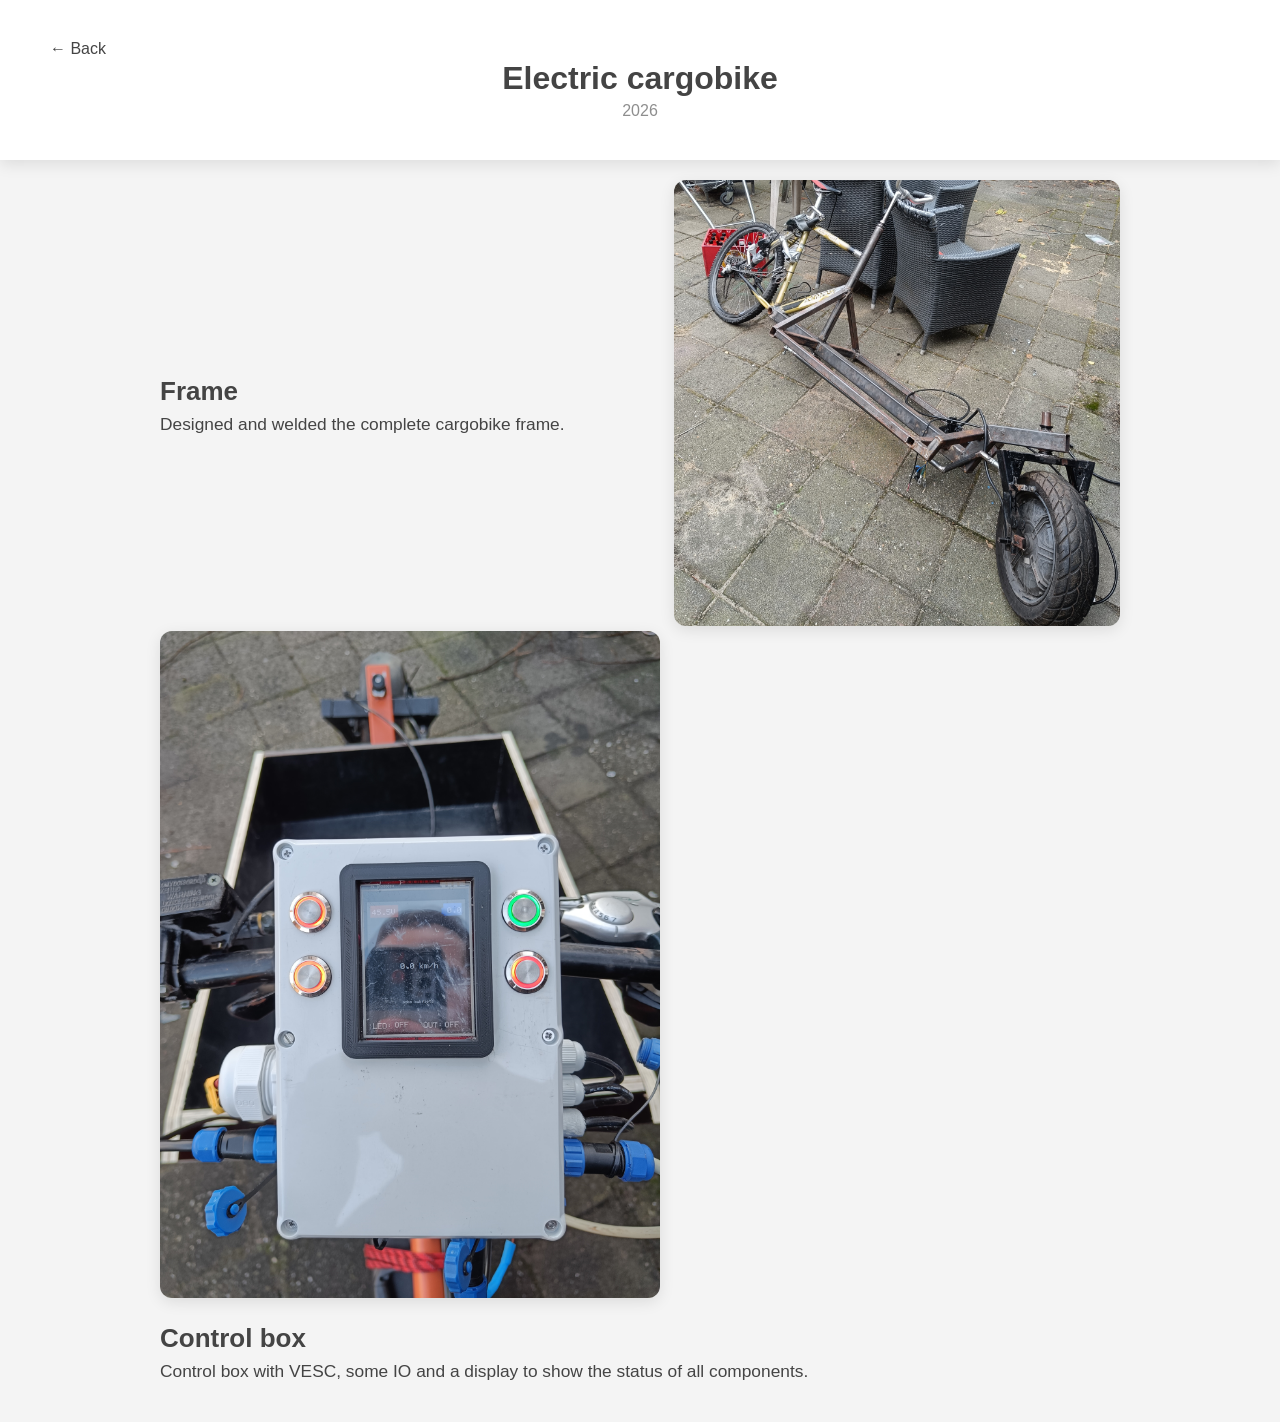
==== Actuation_codesign.html @ a52d8653 "Added project pages to codesign, simple stepper and steeringwheel projects" ====
<!DOCTYPE html>
<html lang="en">

<head>
    <meta charset="UTF-8">
    <meta name="viewport" content="width=device-width, initial-scale=1.0">
    <link rel="stylesheet" href="style.css">
    <title>Co-design actuation topology optimisation</title>
</head>

<body>

    <!-- Banner Section -->
    <div class="banner">
        <div class="banner-content">
            <a href="index.html" class="back-button">&larr; Back</a>
            <h1>Electric cargobike</h1>
            <div class="year">2026</div>
        </div>
    </div>

    <!-- Project Content -->
    <div class="project-container">



        <div class="project-content">

            <div class="text left">
                <h2>Frame</h2>
                Designed and welded the complete cargobike frame.
                <p>

                </p>
            </div>
            <div class="image right">
                <img src="images/Bakfiets/Bare_frame.jpg">
            </div>
        </div>



        <div class="project-content">

            <div class="Text right">
                <h2>Control box</h2>
                Control box with VESC, some IO and a display to show the status of all components.
                <p>

                </p>
            </div>
            <div class="image left">
                <img src="images/Bakfiets/VescDisplay.jpg">
            </div>
        </div>

    </div>



</body>

</html>
---- style.css ----
/* style.css */
* {
    margin: 0;
    padding: 0;
    box-sizing: border-box;
}

p {
    line-height: 1.7em; 
}

.item p{
    line-height: 2em; 
}

body {
    font-family: "Open Sans", sans-serif;
    font-weight: 300;
    font-size: 13pt;
    background-color: #f4f4f4;
    padding: 0 20px 20px 20px;
    color: rgb(68, 68, 68);
}

/* Banner Section for both Index and Project */
.banner {
    background-color: white;
    padding: 40px 20px;
    text-align: center;
    box-shadow: 0 4px 15px rgba(0, 0, 0, 0.1);
    margin-bottom: 10px;
    width: 100vw;
    margin-left: calc(-50vw + 50%);
    margin-top: 0;
    position: static;
    top: 0;
    left: 0;
}

.banner-content {
    max-width: 1200px;
    margin: 0 auto;
    text-align: center;
    position: relative;
    padding-top: 20px;
}

.back-button {
    position: absolute;
    left: 10px;
    top: 0px;
    text-decoration: none;
    font-size: 1rem;
    color: rgb(68, 68, 68);
    font-weight: 300;
}

.banner h1 {
    font-size: 2rem;
    margin-bottom: 5px;
    font-weight: 800;
}

#name {
    font-size: 2.5rem;
}

/* Year Indication on Project Page */
.banner .year {
    font-size: 1rem;
    color: rgb(68, 68, 68);
    opacity: 0.6;
    margin-top: 5px;
}

/* Portfolio Grid Container (Index Page) */
.portfolio-container {
    max-width: 1200px;
    margin: 0 auto;
    padding: 0 20px;
    padding-top: 20px;


}

/* Portfolio Grid (Index Page) */
.portfolio-grid {
    display: flex;
    flex-wrap: wrap;
    gap: 20px;
    justify-items: start;
}

.item {
    background-color: white;
    padding: 20px;
    border-radius: 12px;
    box-shadow: 0 4px 15px rgba(0, 0, 0, 0.1);
    flex: 1 1 calc(33.333% - 20px);
    max-width: calc(33.333% - 20px); /* Prevents it from growing too large */
    min-width: 350px;
    text-align: center;
    transition: all 0.15s ease-in-out;
}


.item:hover {
    transform: translateY(-5px);
    box-shadow: 0 10px 25px rgba(0, 0, 0, 0.15);
}

.item img {
    width: 100%;
    border-radius: 12px;
    margin-bottom: 15px;

    object-fit: cover;
    height: 250px;
    /* Ensures images are cropped to the same height */
}

.item h3 {
    font-size: 1.5rem;
    margin-bottom: 10px;
    font-weight: 800;
    color: rgb(68, 68, 68);
}

.item p {
    text-align: start;
    font-size: 1rem;
    opacity: 0.8;
    font-weight: 300;
}

.item a {
    text-decoration: none;
    color: black;
}

/* Project Container */
.project-container {
    max-width: 1000px;
    margin: 20px auto;
    padding: 0 20px;
}

/* Project Content */
.project-content {
    display: flex;
    flex-wrap: wrap;
    gap: 20px;
    align-items: center;
}

.project-content h2{
    margin-bottom: 7px;
}

/* Text and Image Flex */
.project-content .text {
    flex: 1 1 50%;
    font-weight: 300;

}

.project-content .text.left {
    order: 1
}

.project-content .text.right {
    order: 2
}

.project-content .image {
    flex: 1 1 45%;
}

.project-content img {
    width: 100%;
    max-width: 500px;
    border-radius: 12px;
    box-shadow: 0 4px 15px rgba(0, 0, 0, 0.1);
    object-fit: contain;
    order: 2;
}

.project-content .left {
    order: 1
}

.project-content .right {
    order: 2
}

/* Responsive */
@media screen and (max-width: 768px) {
    .project-content {
        flex-direction: column;
    }

    .project-content .image {
        flex: 1 1 100%;
    }

    .project-content img {
        max-width: 100%;
    }

    .project-content .left {
        order: 3;
    }

    .project-content .right {
        order: 3;
    }

    .portfolio-grid {
        flex-direction: column;
        gap: 15px;
    }

    .item {
        flex: 1 1 100%;
        max-width: 100%;
    }

    body {
        font-family: "Open Sans", sans-serif;
        font-weight: 300;
        font-size: 13pt;
        background-color: #f4f4f4;
        padding: 0;
        color: rgb(68, 68, 68);
    }


}
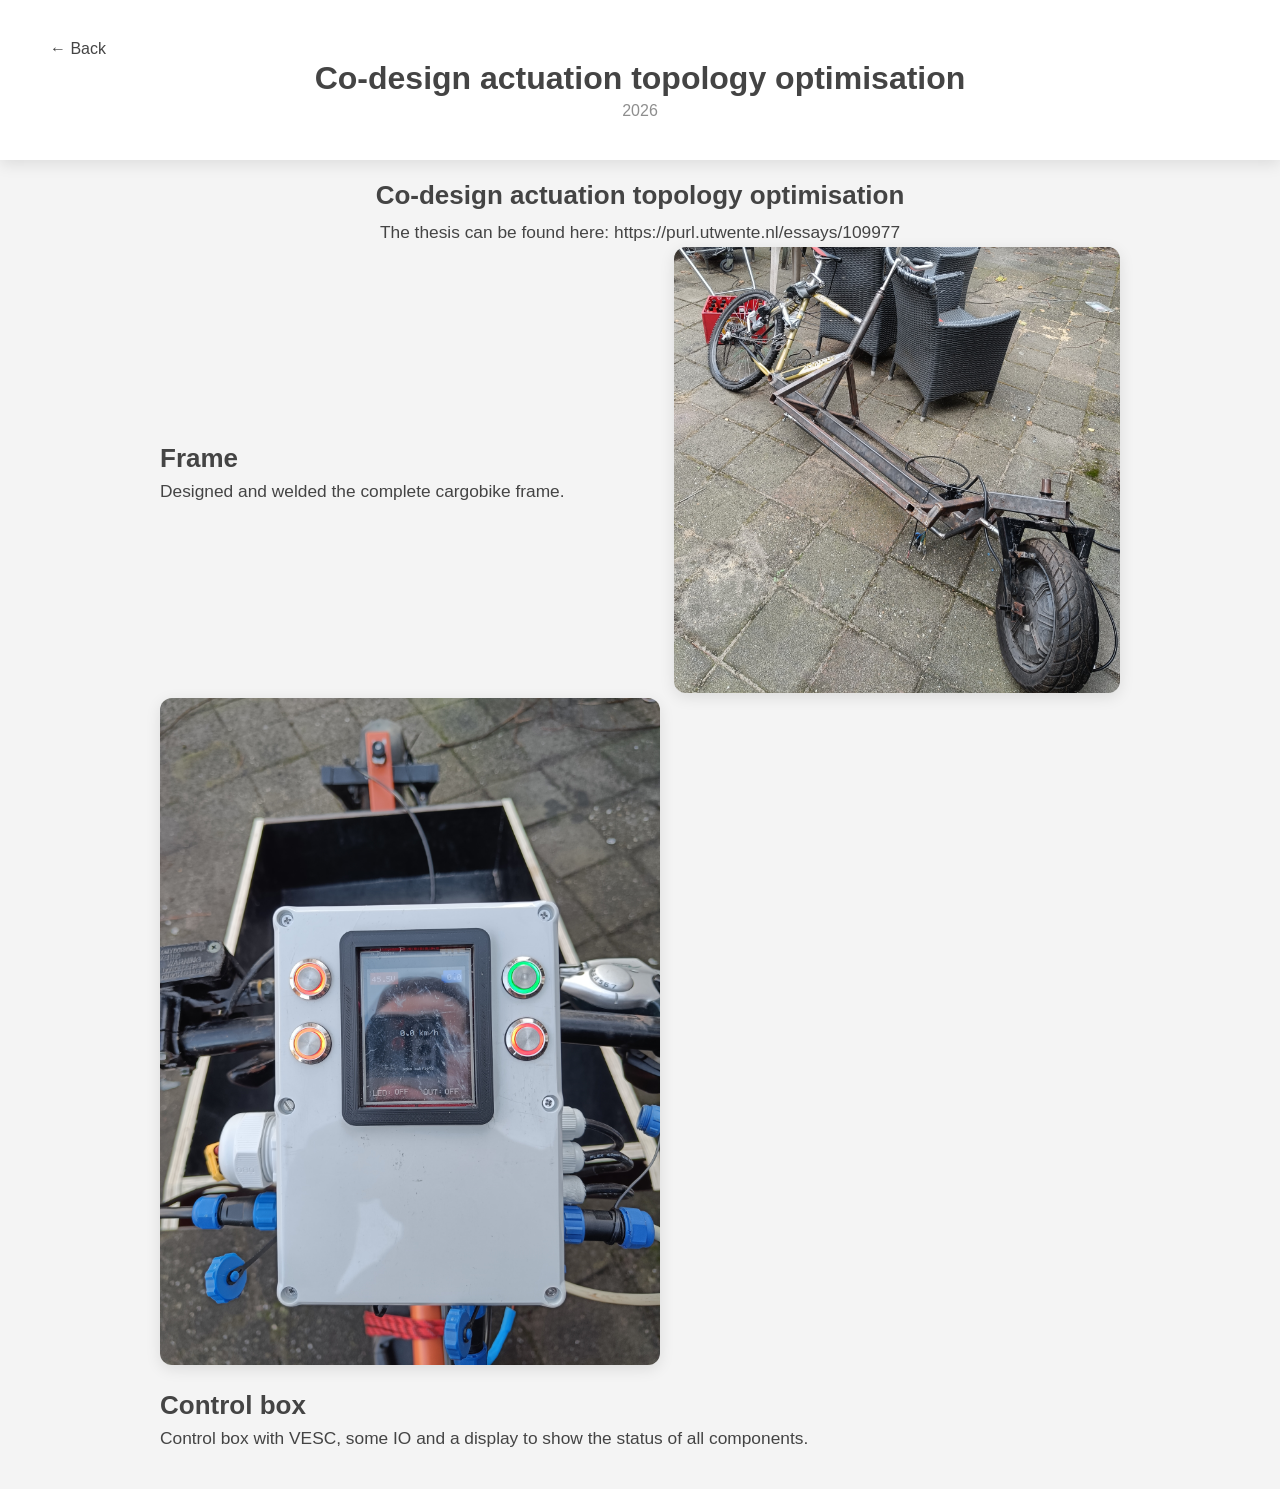
==== commit 5ef73268: "Removed test page and updated introduction of codesign page" ====
--- a/Actuation_codesign.html
+++ b/Actuation_codesign.html
@@ -14,7 +14,7 @@
     <div class="banner">
         <div class="banner-content">
             <a href="index.html" class="back-button">&larr; Back</a>
-            <h1>Electric cargobike</h1>
+            <h1>Co-design actuation topology optimisation</h1>
             <div class="year">2026</div>
         </div>
     </div>
@@ -22,6 +22,13 @@
     <!-- Project Content -->
     <div class="project-container">
 
+
+        <div class="project-content">
+            <div class="text center">
+                <h2>Co-design actuation topology optimisation</h2>
+                <p>The thesis can be found here:  https://purl.utwente.nl/essays/109977</p>
+            </div>
+        </div>
 
 
         <div class="project-content">
--- a/style.css
+++ b/style.css
@@ -172,6 +172,15 @@
     order: 2
 }
 
+.project-content .text.center {
+    flex: none;
+    width: 600px;
+    margin-left: auto;
+    margin-right: auto;
+    text-align: center;
+}
+
+
 .project-content .image {
     flex: 1 1 45%;
 }
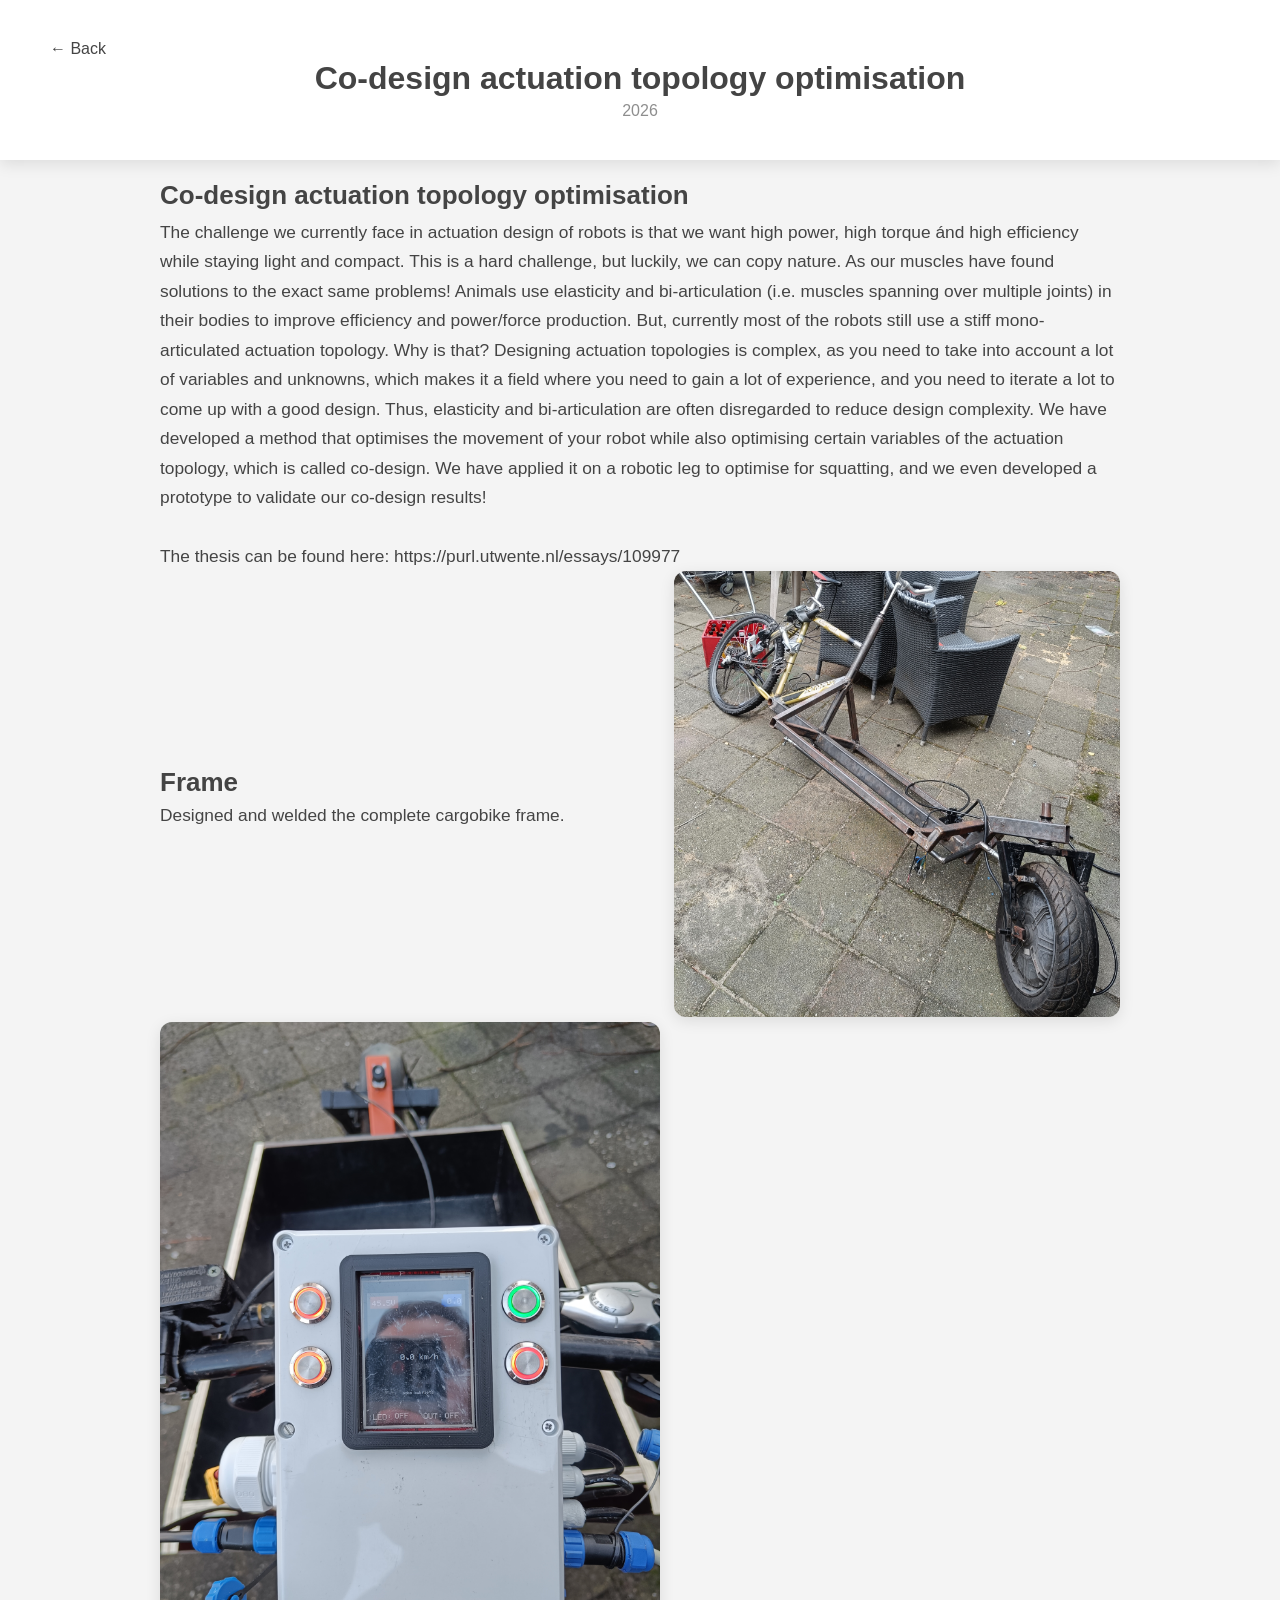
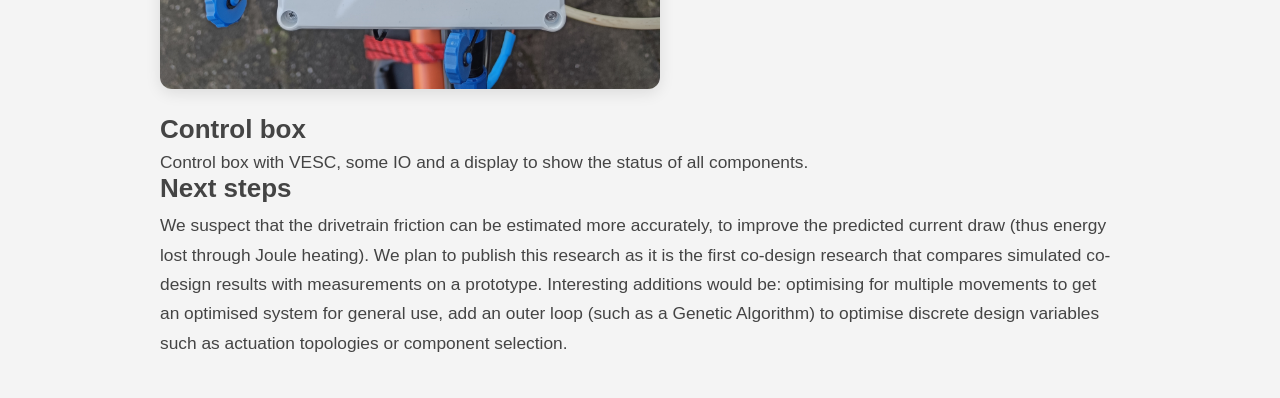
==== commit c6b1485a: "added intro and outro text codesign page" ====
--- a/Actuation_codesign.html
+++ b/Actuation_codesign.html
@@ -24,9 +24,21 @@
 
 
         <div class="project-content">
-            <div class="text center">
+            <div class="text left">
                 <h2>Co-design actuation topology optimisation</h2>
-                <p>The thesis can be found here:  https://purl.utwente.nl/essays/109977</p>
+                <p> The challenge we currently face in actuation design of robots is that we want high power, high torque ánd high efficiency while staying light and compact. 
+                    This is a hard challenge, but luckily, we can copy nature. As our muscles have found solutions to the exact same problems! 
+                    Animals use elasticity and bi-articulation (i.e. muscles spanning over multiple joints) in their bodies to improve efficiency and power/force production.
+                    
+                    But, currently most of the robots still use a stiff mono-articulated actuation topology. Why is that?
+                    Designing actuation topologies is complex, as you need to take into account a lot of variables and unknowns, 
+                    which makes it a field where you need to gain a lot of experience, and you need to iterate a lot to come up with a good design.
+                    Thus, elasticity and bi-articulation are often disregarded to reduce design complexity.
+
+                    We have developed a method that optimises the movement of your robot while also optimising certain variables of the actuation topology, 
+                    which is called co-design. We have applied it on a robotic leg to optimise for squatting, and we even developed a prototype to validate our co-design results!
+                    <br> <br>
+                    The thesis can be found here:  https://purl.utwente.nl/essays/109977</p>
             </div>
         </div>
 
@@ -61,6 +73,18 @@
             </div>
         </div>
 
+        <div class="project-content">
+            <div class="text left">
+                <h2>Next steps</h2>
+                <p>We suspect that the drivetrain friction can be estimated more accurately, to improve the predicted current draw (thus energy lost through Joule heating). 
+                    We plan to publish this research as it is the first co-design research that compares simulated co-design results with measurements on a prototype. 
+                
+                
+                    Interesting additions would be: optimising for multiple movements to get an optimised system for general use, 
+                    add an outer loop (such as a Genetic Algorithm) to optimise discrete design variables such as actuation topologies or component selection.</p>
+            </div>
+        </div>
+
     </div>
 
 
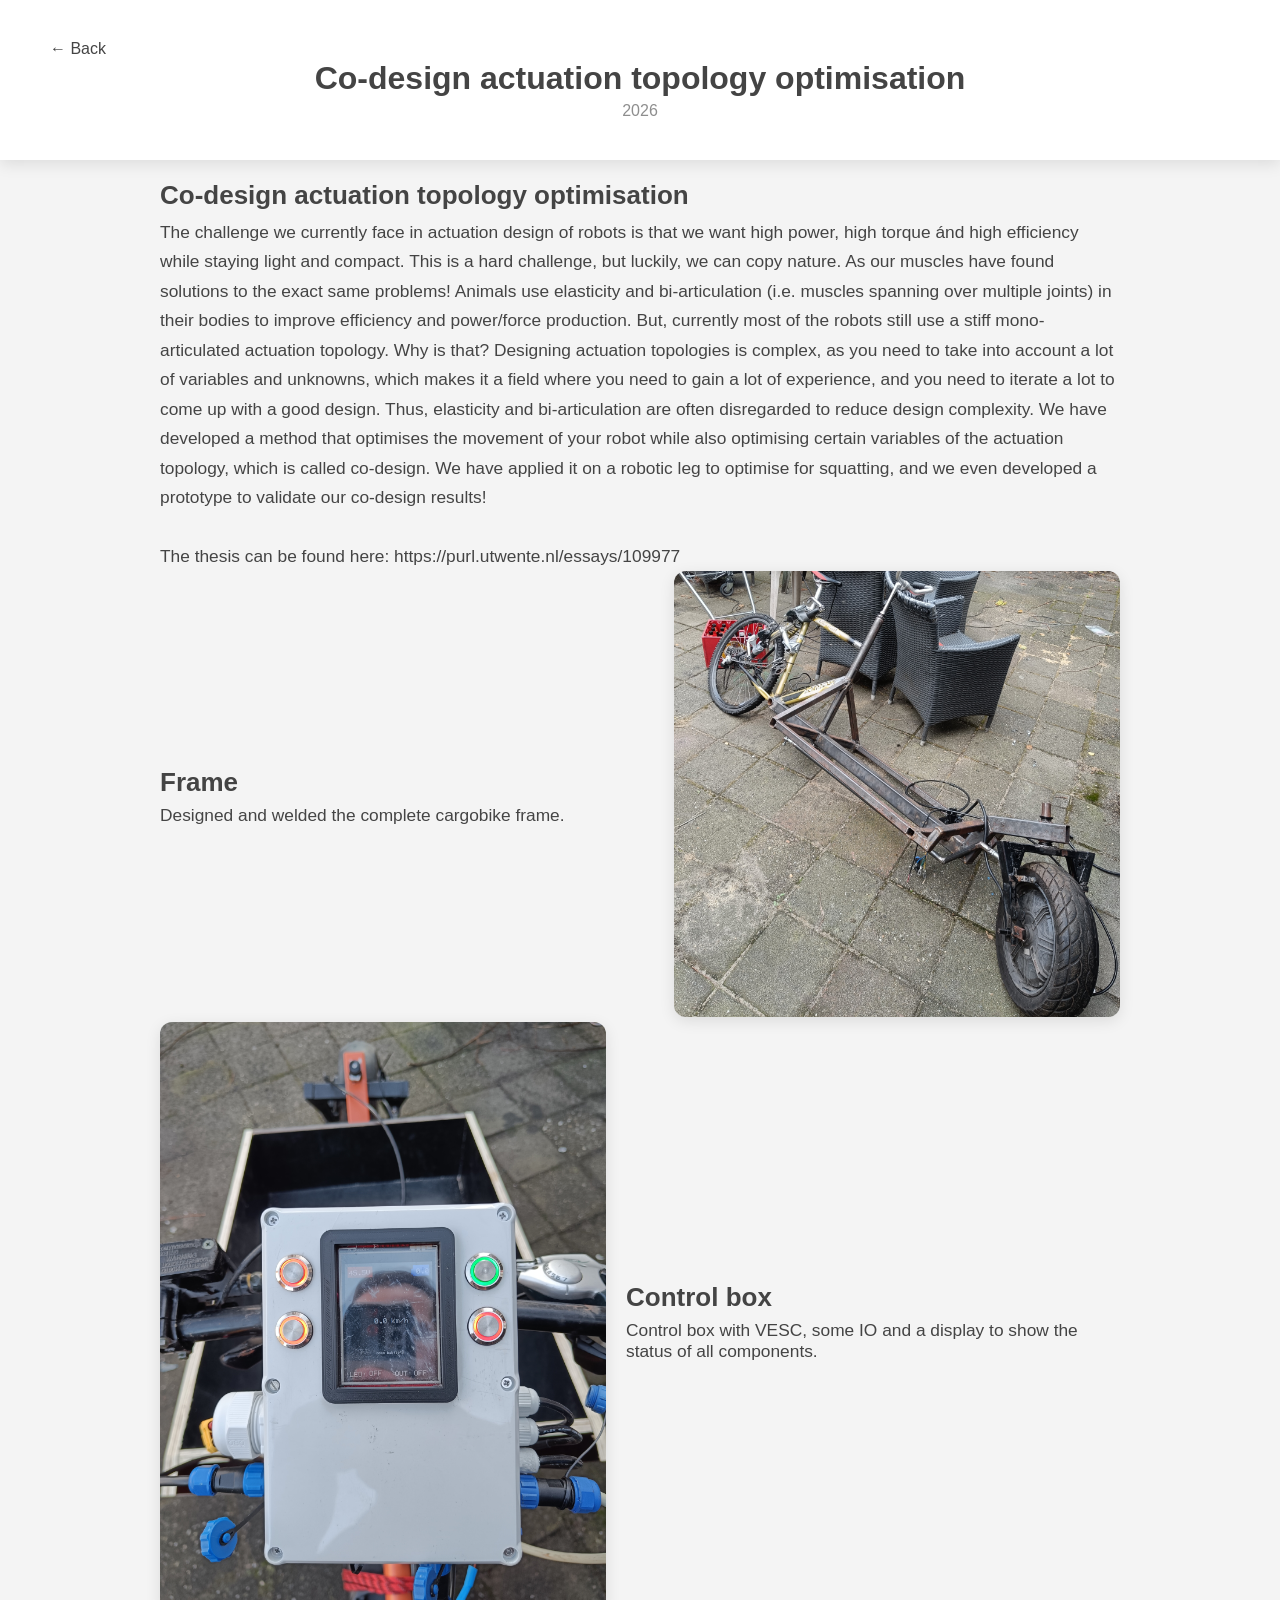
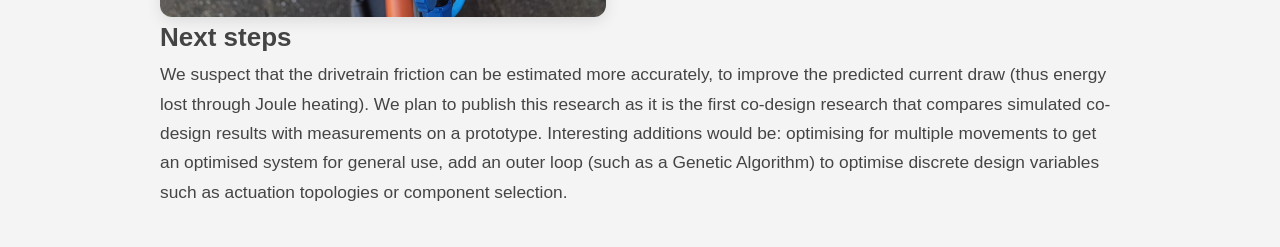
==== commit dbcc86a9: "Fixed text right" ====
--- a/Actuation_codesign.html
+++ b/Actuation_codesign.html
@@ -61,7 +61,7 @@
 
         <div class="project-content">
 
-            <div class="Text right">
+            <div class="text right">
                 <h2>Control box</h2>
                 Control box with VESC, some IO and a display to show the status of all components.
                 <p>
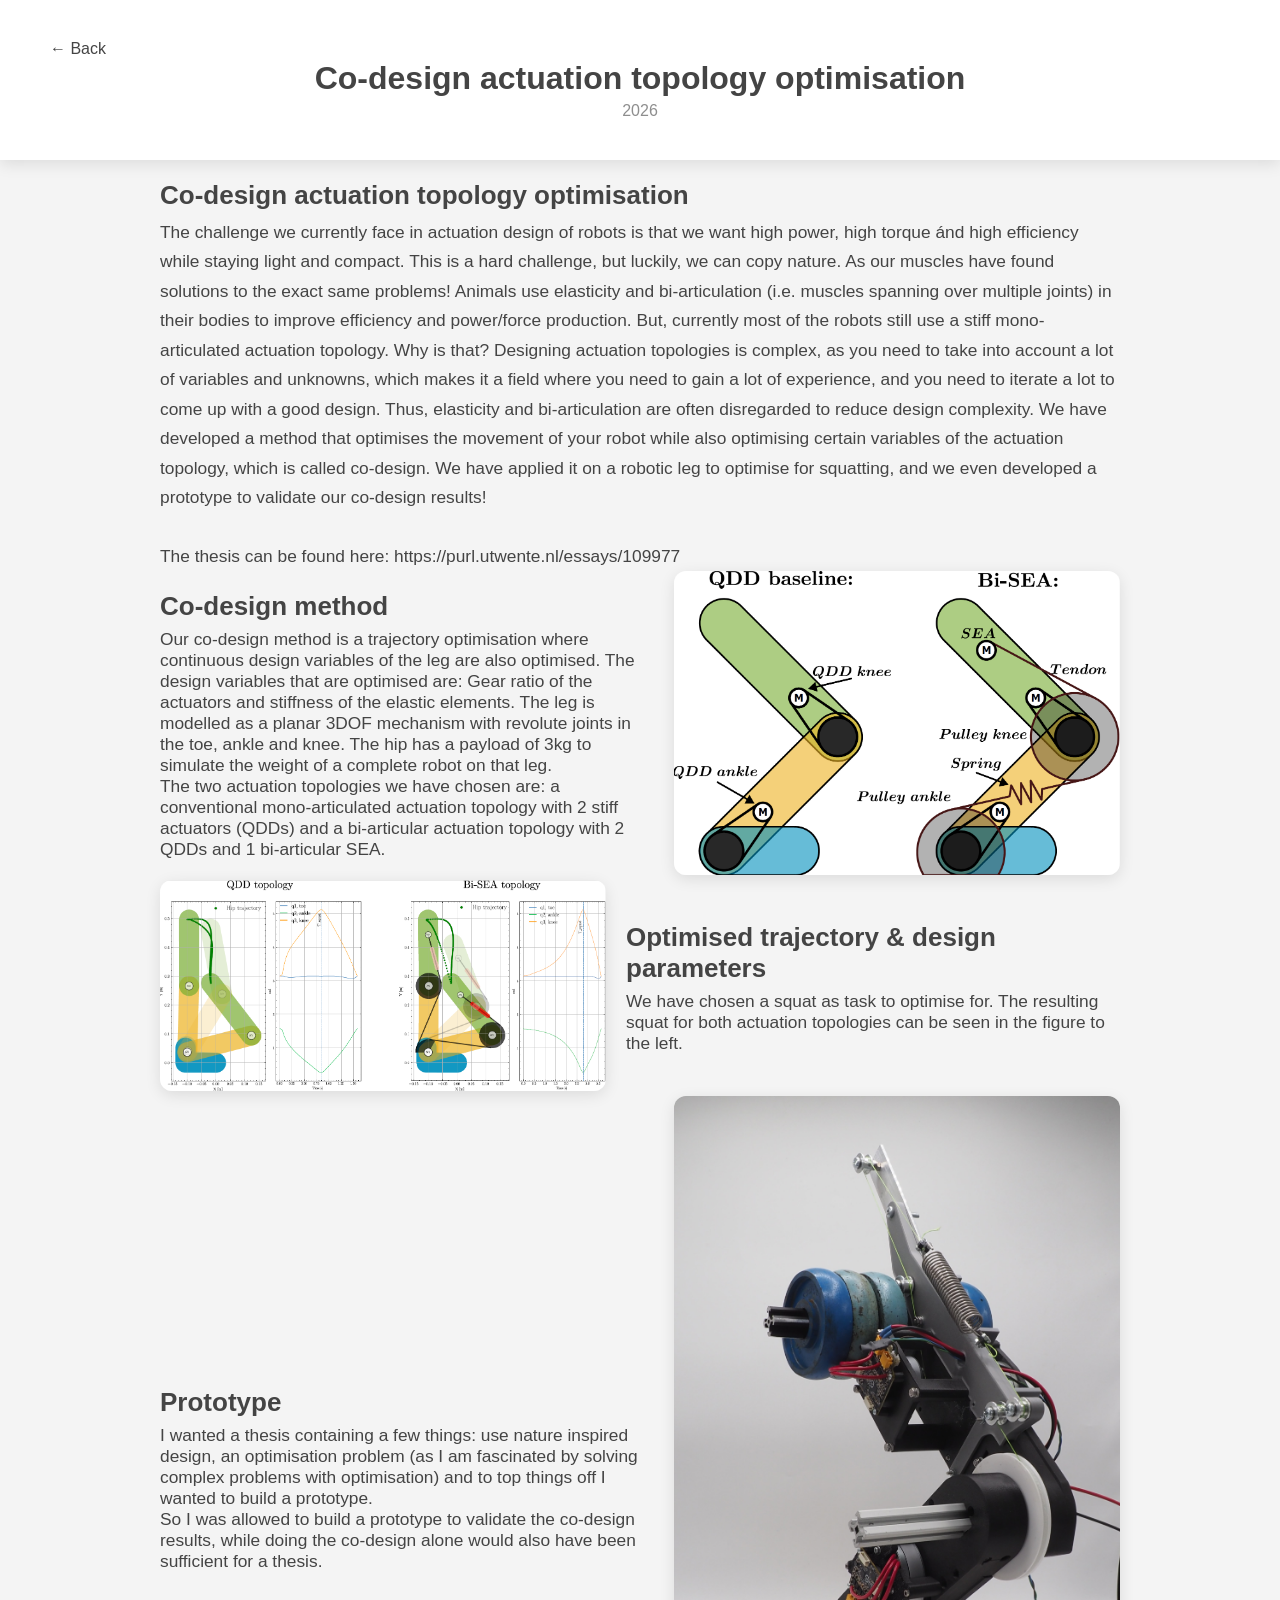
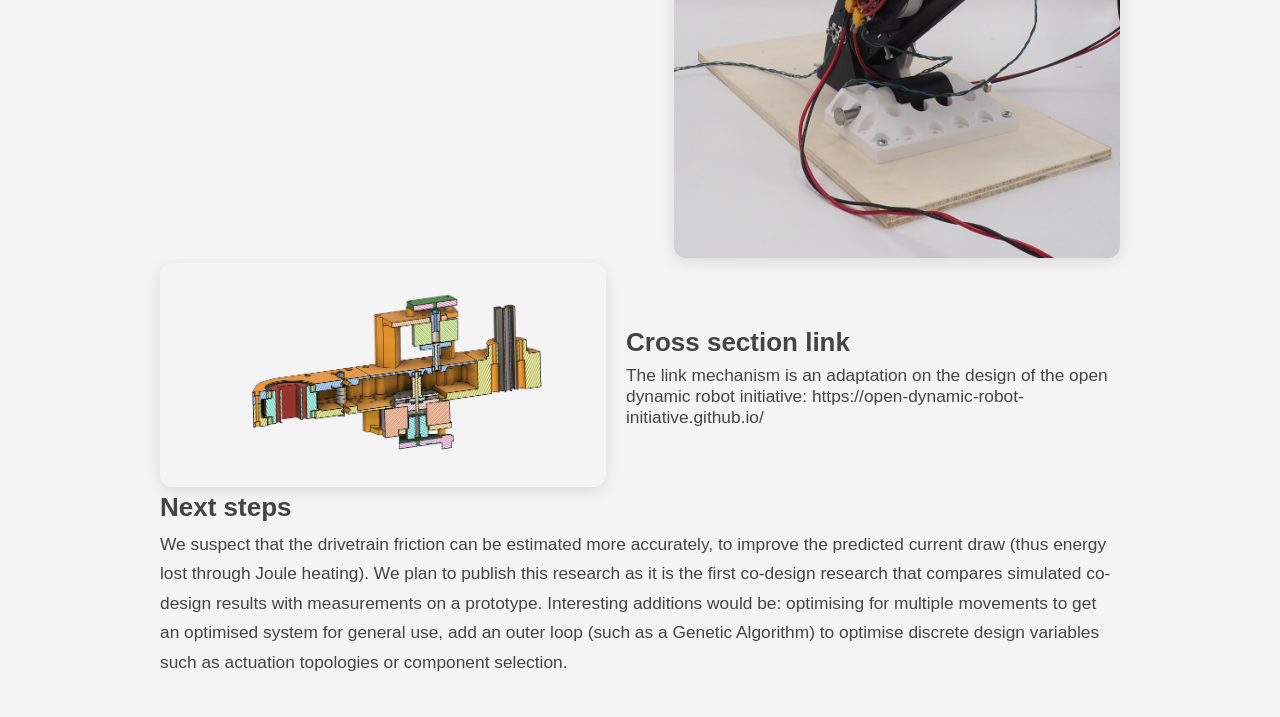
==== commit 61ae3f10: "Updatedd text of codesign thesis page" ====
--- a/Actuation_codesign.html
+++ b/Actuation_codesign.html
@@ -46,30 +46,60 @@
         <div class="project-content">
 
             <div class="text left">
-                <h2>Frame</h2>
-                Designed and welded the complete cargobike frame.
+                <h2>Co-design method</h2>
+                Our co-design method is a trajectory optimisation where continuous design variables of the leg are also optimised.
+                The design variables that are optimised are: Gear ratio of the actuators and stiffness of the elastic elements.
+                The leg is modelled as a planar 3DOF mechanism with revolute joints in the toe, ankle and knee. The hip has a payload of 3kg to simulate the weight of a complete robot on that leg.
+                <br>
+                The two actuation topologies we have chosen are: a conventional mono-articulated actuation topology with 2 stiff actuators (QDDs) and a bi-articular actuation topology with 2 QDDs and 1 bi-articular SEA.
                 <p>
-
                 </p>
             </div>
             <div class="image right">
-                <img src="images/Bakfiets/Bare_frame.jpg">
+                <img src="images/Codesign_thesis/Actuation topologies.png">
             </div>
         </div>
-
-
 
         <div class="project-content">
 
             <div class="text right">
-                <h2>Control box</h2>
-                Control box with VESC, some IO and a display to show the status of all components.
+                <h2>Optimised trajectory & design parameters</h2>
+                We have chosen a squat as task to optimise for. The resulting squat for both actuation topologies can be seen in the figure to the left.
                 <p>
 
                 </p>
             </div>
             <div class="image left">
-                <img src="images/Bakfiets/VescDisplay.jpg">
+                <img src="images/Codesign_thesis/resulting squats.png">
+            </div>
+        </div>
+
+        <div class="project-content">
+
+            <div class="text left">
+                <h2>Prototype</h2>
+                I wanted a thesis containing a few things: use nature inspired design, an optimisation problem (as I am fascinated by solving complex problems with optimisation) and to top things off I wanted to build a prototype.
+                <br>
+                So I was allowed to build a prototype to validate the co-design results, while doing the co-design alone would also have been sufficient for a thesis.
+                <p>
+                </p>
+            </div>
+            <div class="image right">
+                <img src="images/Codesign_thesis/P5040588.JPG">
+            </div>
+        </div>
+
+        <div class="project-content">
+
+            <div class="text right">
+                <h2>Cross section link</h2>
+                The link mechanism is an adaptation on the design of the open dynamic robot initiative: https://open-dynamic-robot-initiative.github.io/
+                <p>
+
+                </p>
+            </div>
+            <div class="image left">
+                <img src="images/Codesign_thesis/Limb_bisea_assembly v28.png">
             </div>
         </div>
 
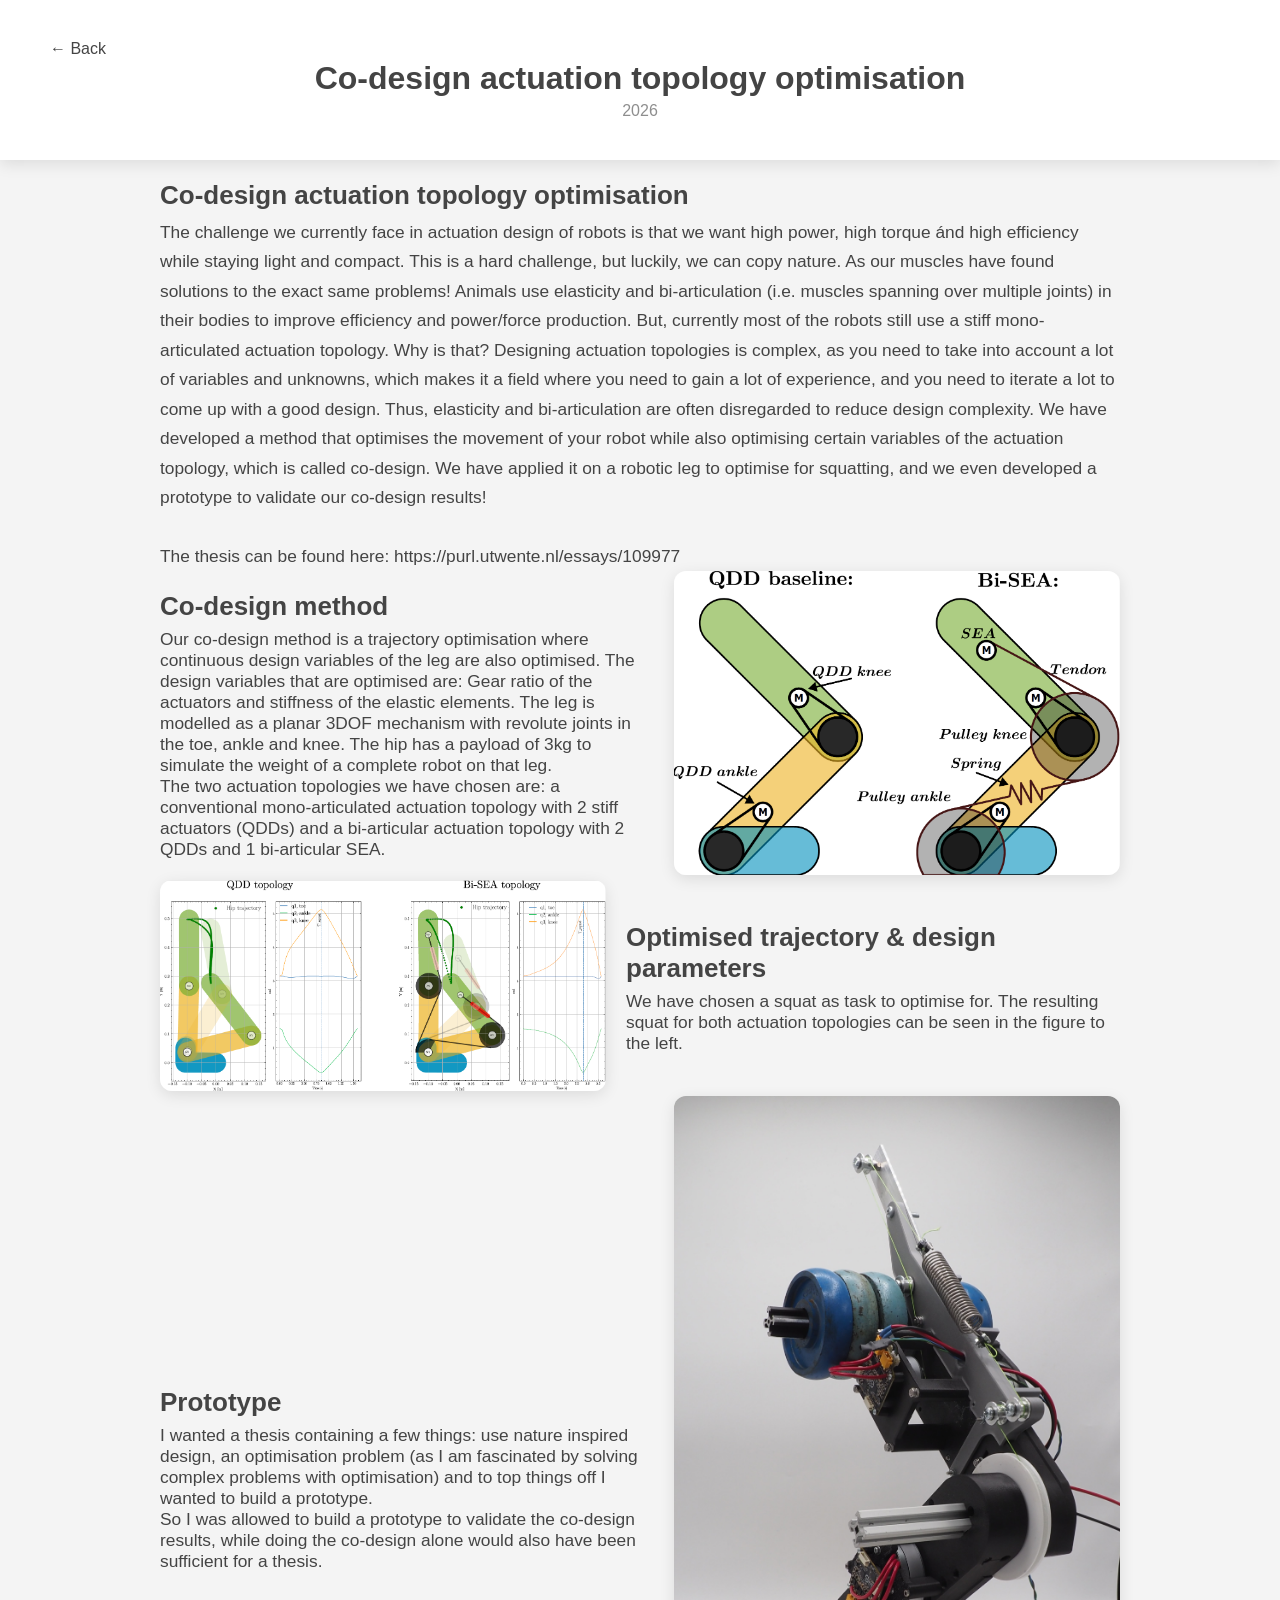
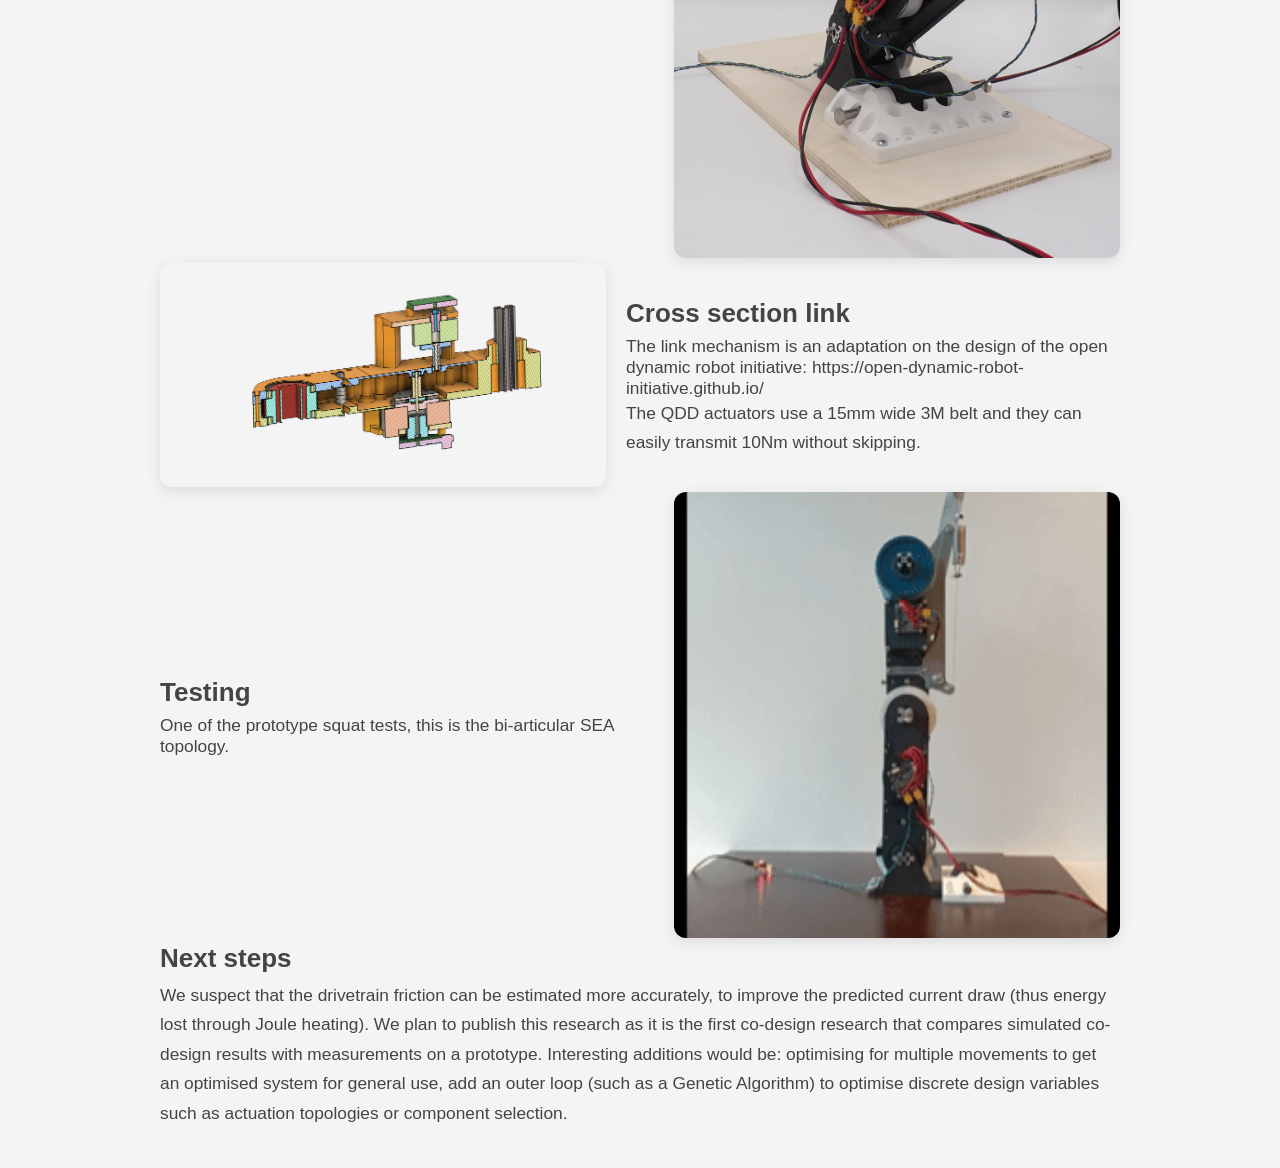
==== commit 072be394: "added squat gif" ====
--- a/Actuation_codesign.html
+++ b/Actuation_codesign.html
@@ -93,13 +93,27 @@
 
             <div class="text right">
                 <h2>Cross section link</h2>
-                The link mechanism is an adaptation on the design of the open dynamic robot initiative: https://open-dynamic-robot-initiative.github.io/
+                    The link mechanism is an adaptation on the design of the open dynamic robot initiative: https://open-dynamic-robot-initiative.github.io/
                 <p>
+                    The QDD actuators use a 15mm wide 3M belt and they can easily transmit 10Nm without skipping. 
 
                 </p>
             </div>
             <div class="image left">
                 <img src="images/Codesign_thesis/Limb_bisea_assembly v28.png">
+            </div>
+        </div>
+
+        <div class="project-content">
+
+            <div class="text left">
+                <h2>Testing</h2>
+                One of the prototype squat tests, this is the bi-articular SEA topology.
+                <p>
+                </p>
+            </div>
+            <div class="image right">
+                <img src="images/Codesign_thesis/BISEA_squat.gif">
             </div>
         </div>
 
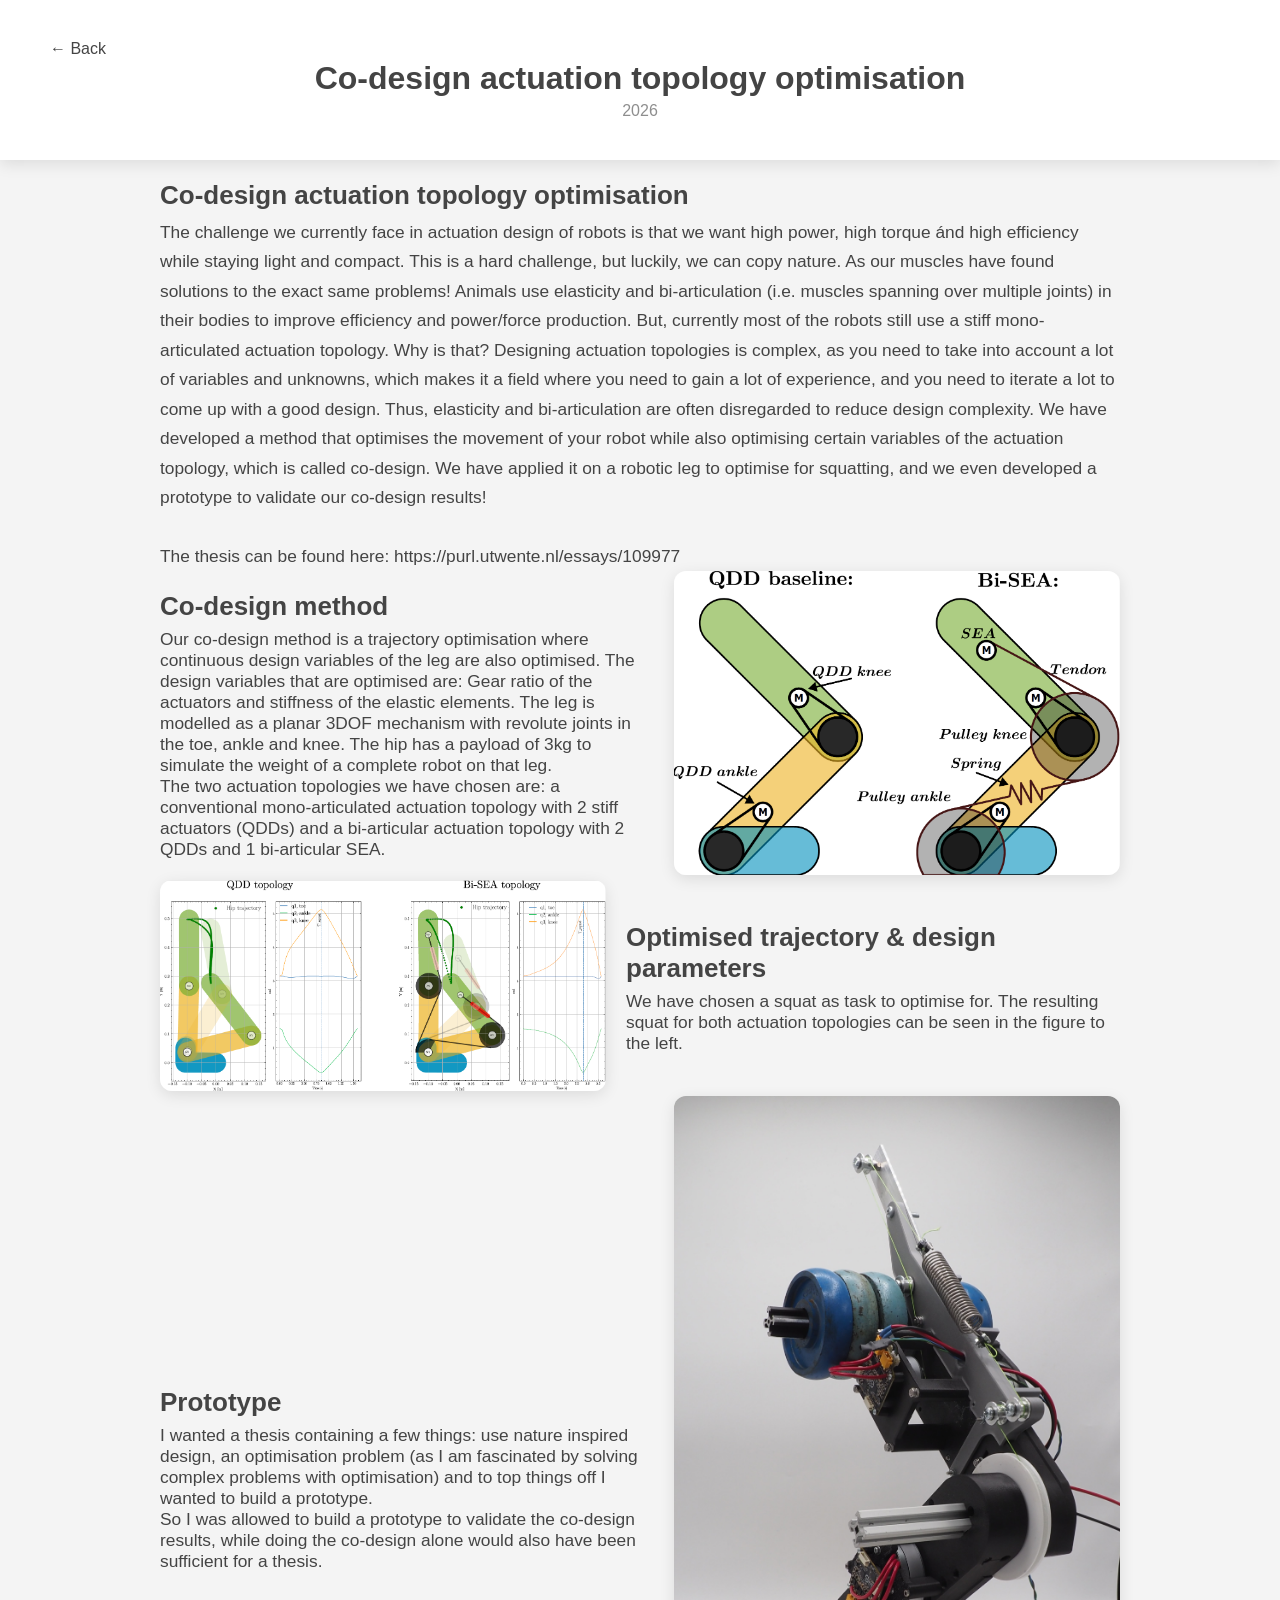
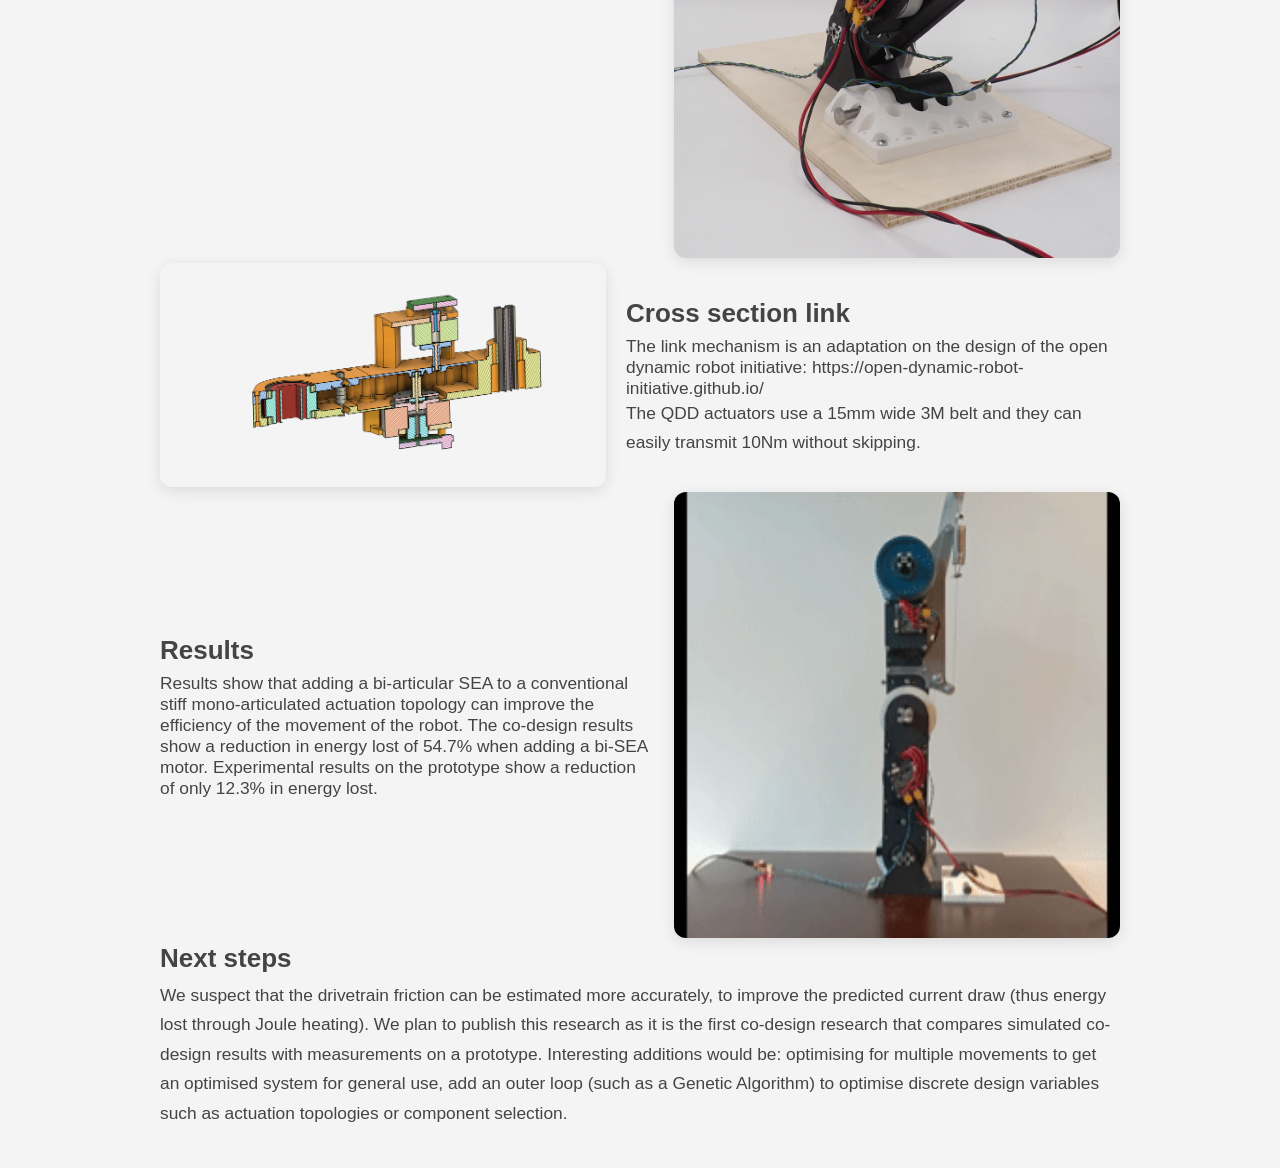
==== commit 9a5cb397: "Added results text" ====
--- a/Actuation_codesign.html
+++ b/Actuation_codesign.html
@@ -107,8 +107,9 @@
         <div class="project-content">
 
             <div class="text left">
-                <h2>Testing</h2>
-                One of the prototype squat tests, this is the bi-articular SEA topology.
+                <h2>Results</h2>
+                Results show that adding a bi-articular SEA to a conventional stiff mono-articulated actuation topology can improve the efficiency of the movement of the robot. 
+                The co-design results show a reduction in energy lost of 54.7% when adding a bi-SEA motor. Experimental results on the prototype show a reduction of only 12.3% in energy lost.
                 <p>
                 </p>
             </div>
